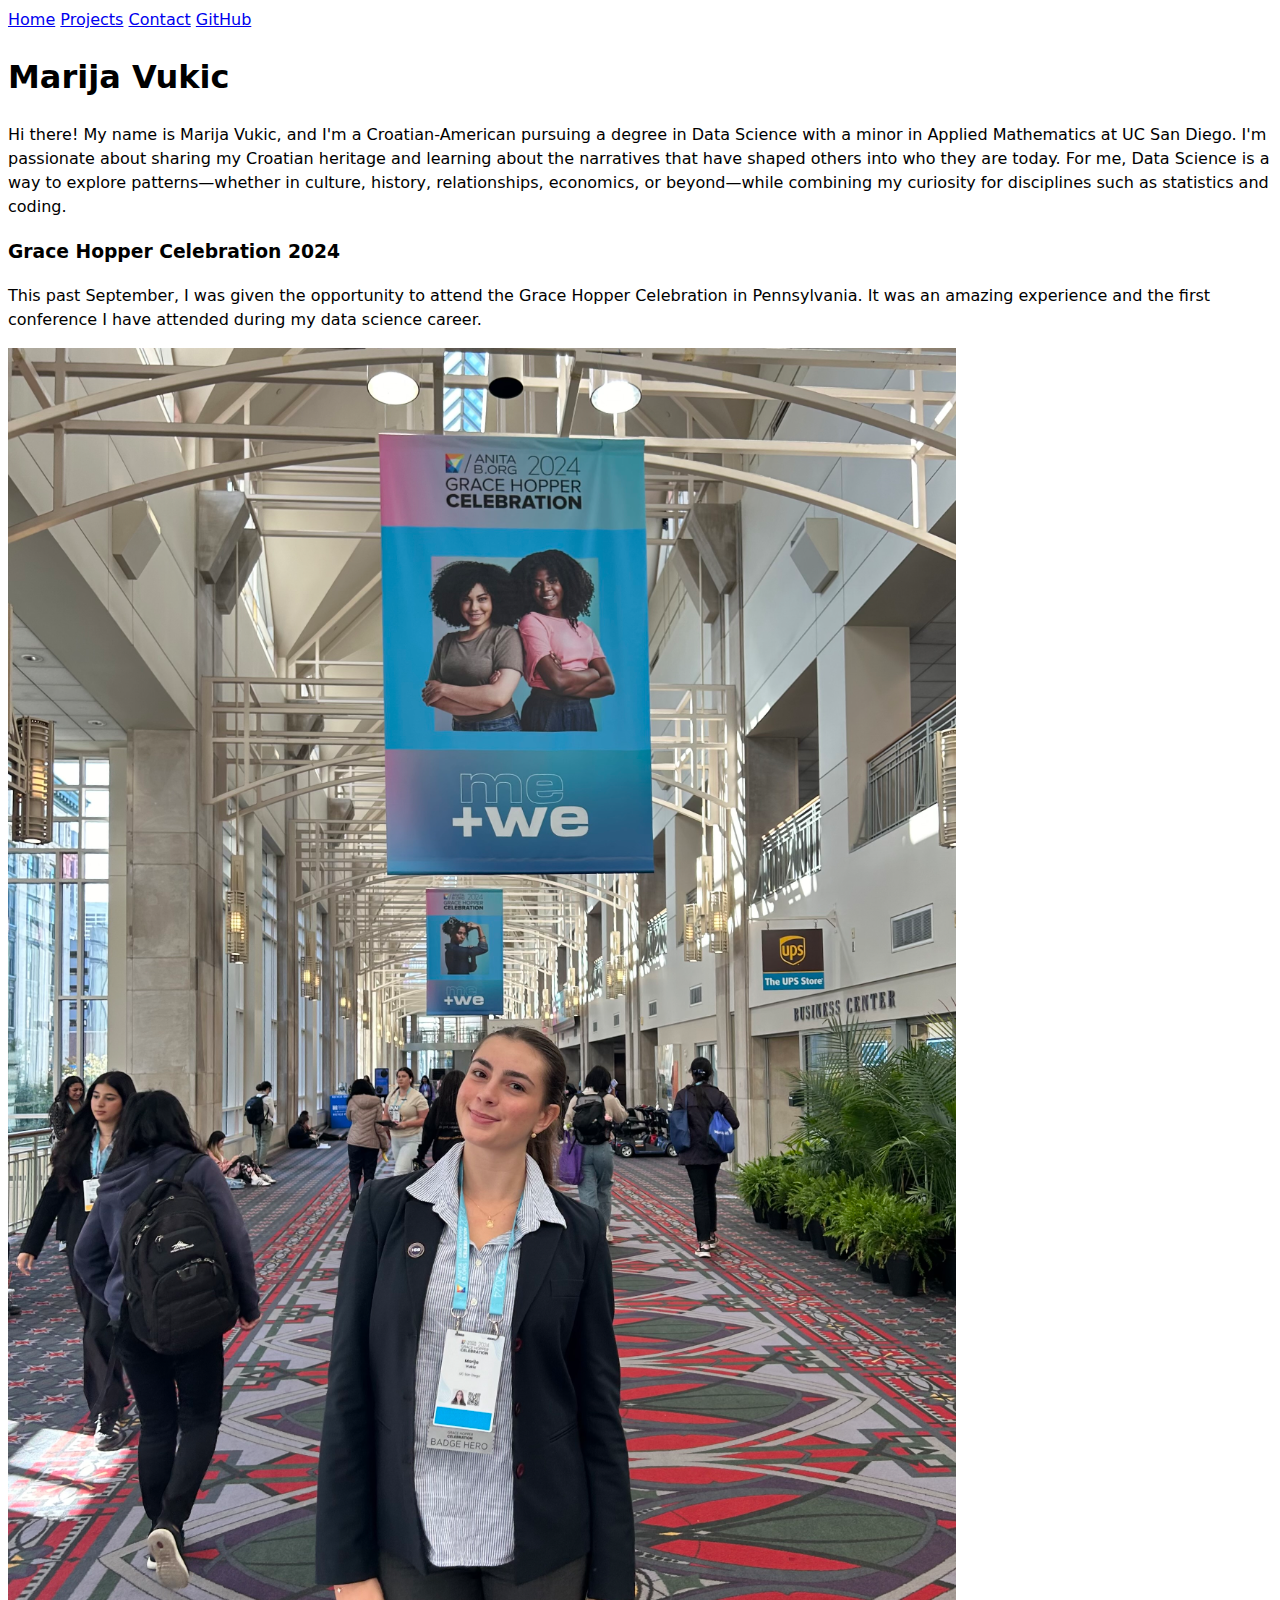
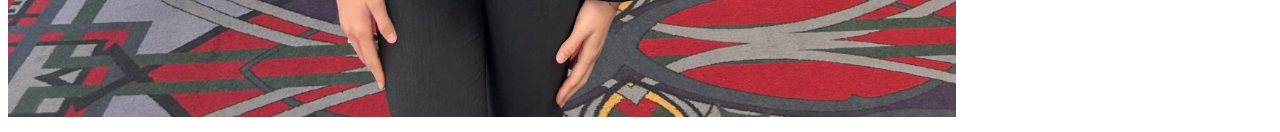
==== index.html @ 72518cad "pls work" ====
<!DOCTYPE html>
<html lang="en">
<head>
    <meta charset="UTF-8">
    <meta name="viewport" content="width=device-width, initial-scale=1.0">
    <title>Marija Vukic: Personal site and portfolio</title>
    <link rel="stylesheet" href="/style.css">
</head>
<body>
    <nav>
        <a href="index.html">Home</a>
        <a href="projects/index.html">Projects</a>
        <a href="contact/index.html">Contact</a>
        <a href="https://github.com/marija-vukic/" target="_blank">GitHub</a>
    </nav>
    <h1>Marija Vukic</h1>
    <p>
        Hi there! My name is Marija Vukic, and I'm a Croatian-American pursuing
        a degree in Data Science with a minor in Applied Mathematics at UC San 
        Diego. I'm passionate about sharing my Croatian heritage and learning 
        about the narratives that have shaped others into who they are today. 
        For me, Data Science is a way to explore patterns—whether in culture, 
        history, relationships, economics, or beyond—while combining my curiosity
        for disciplines such as statistics and coding.
    </p>

    <h3>Grace Hopper Celebration 2024</h3>
    <p>
        This past September, I was given the opportunity to attend the Grace Hopper
        Celebration in Pennsylvania. It was an amazing experience and the first
        conference I have attended during my data science career.
    </p>
    <img src="images/marija-GHC.jpg" alt="GHC Photo at Convention Center" width="75%">
</body>
</html>
---- style.css ----
body {
    /* Set line height to 1.5 times the font size
         and use the OS’s UI font as the website font
       */
    font: 100%/1.5 system-ui;
  }
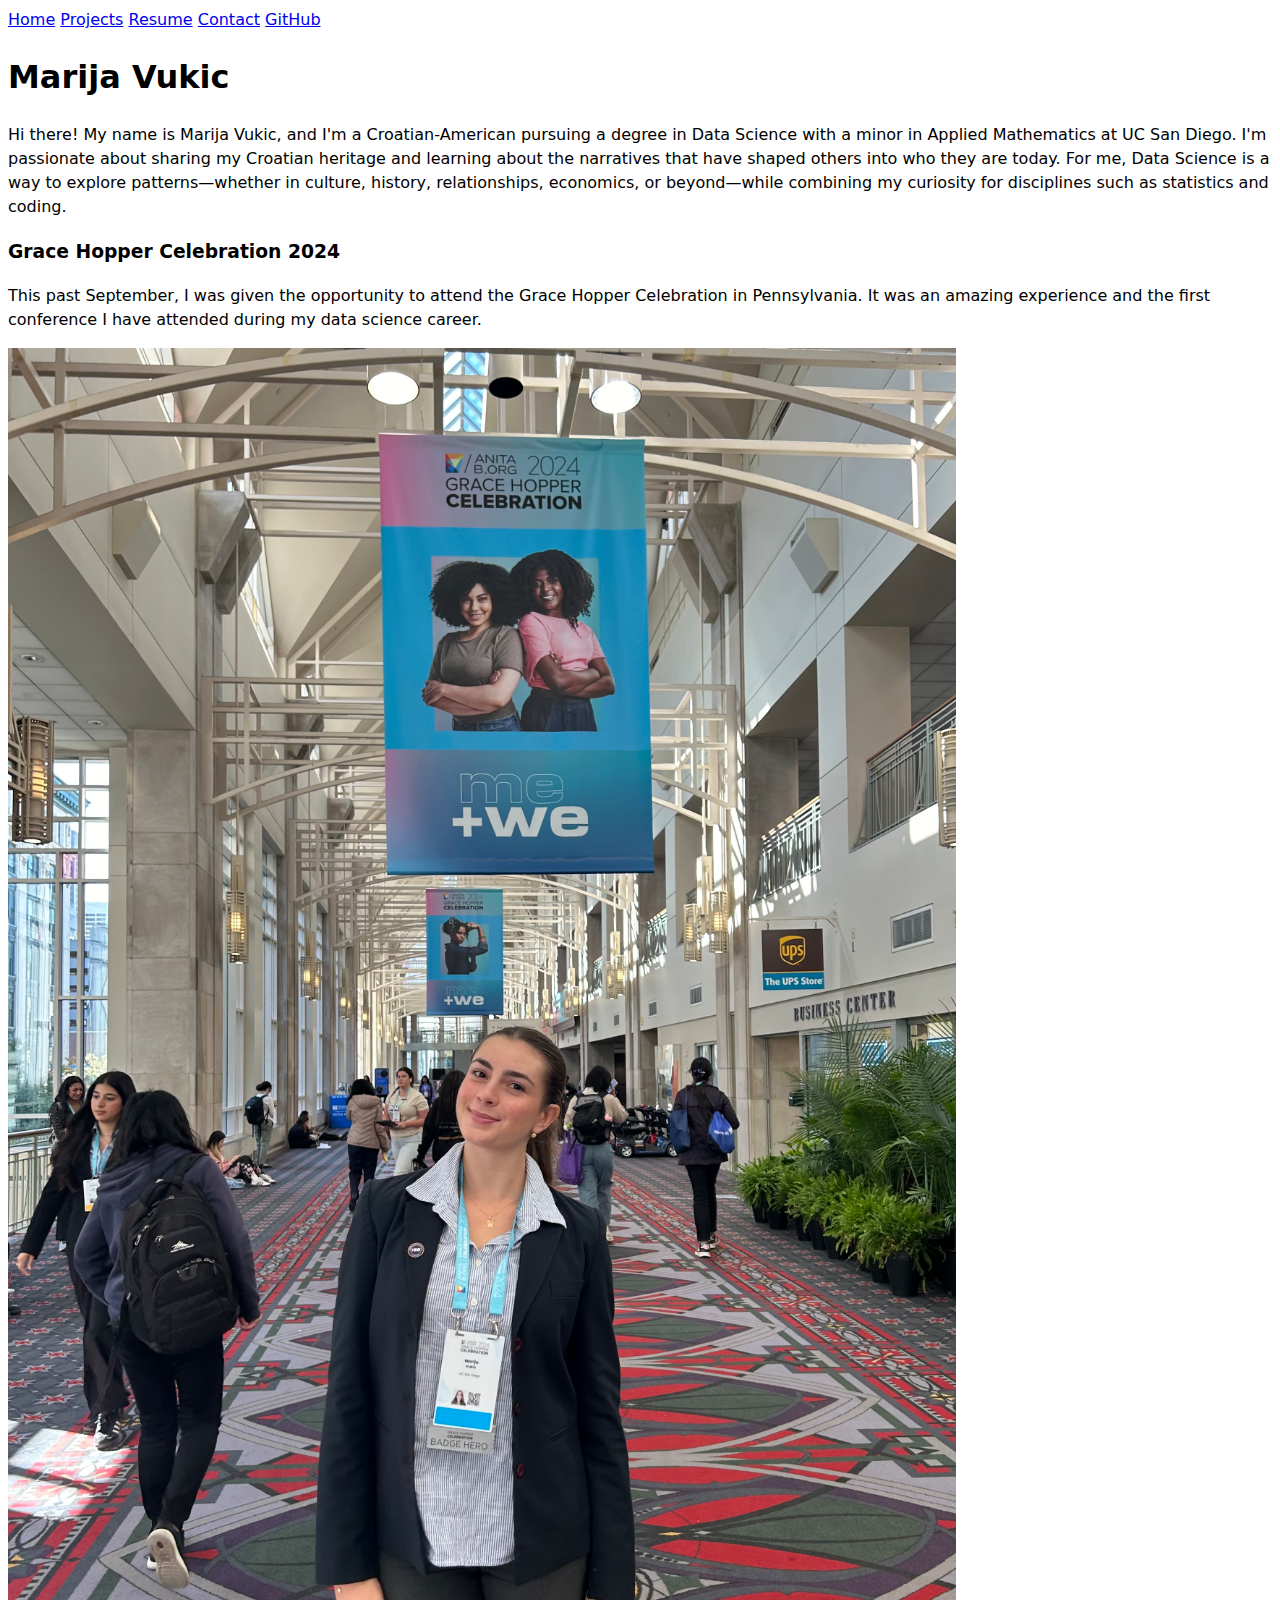
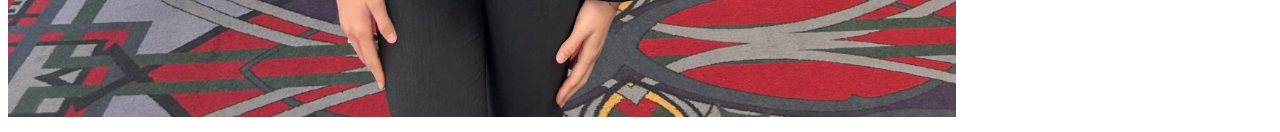
==== commit b28c6ed8: "resume section" ====
--- a/index.html
+++ b/index.html
@@ -8,9 +8,10 @@
 </head>
 <body>
     <nav>
-        <a href="index.html">Home</a>
-        <a href="projects/index.html">Projects</a>
-        <a href="contact/index.html">Contact</a>
+        <a href="/portfolio/index.html">Home</a>
+        <a href="/portfolio/projects/index.html">Projects</a>
+        <a href="/portfolio/resume/index.html">Resume</a>
+        <a href="/portfolio/contact/index.html">Contact</a>
         <a href="https://github.com/marija-vukic/" target="_blank">GitHub</a>
     </nav>
     <h1>Marija Vukic</h1>
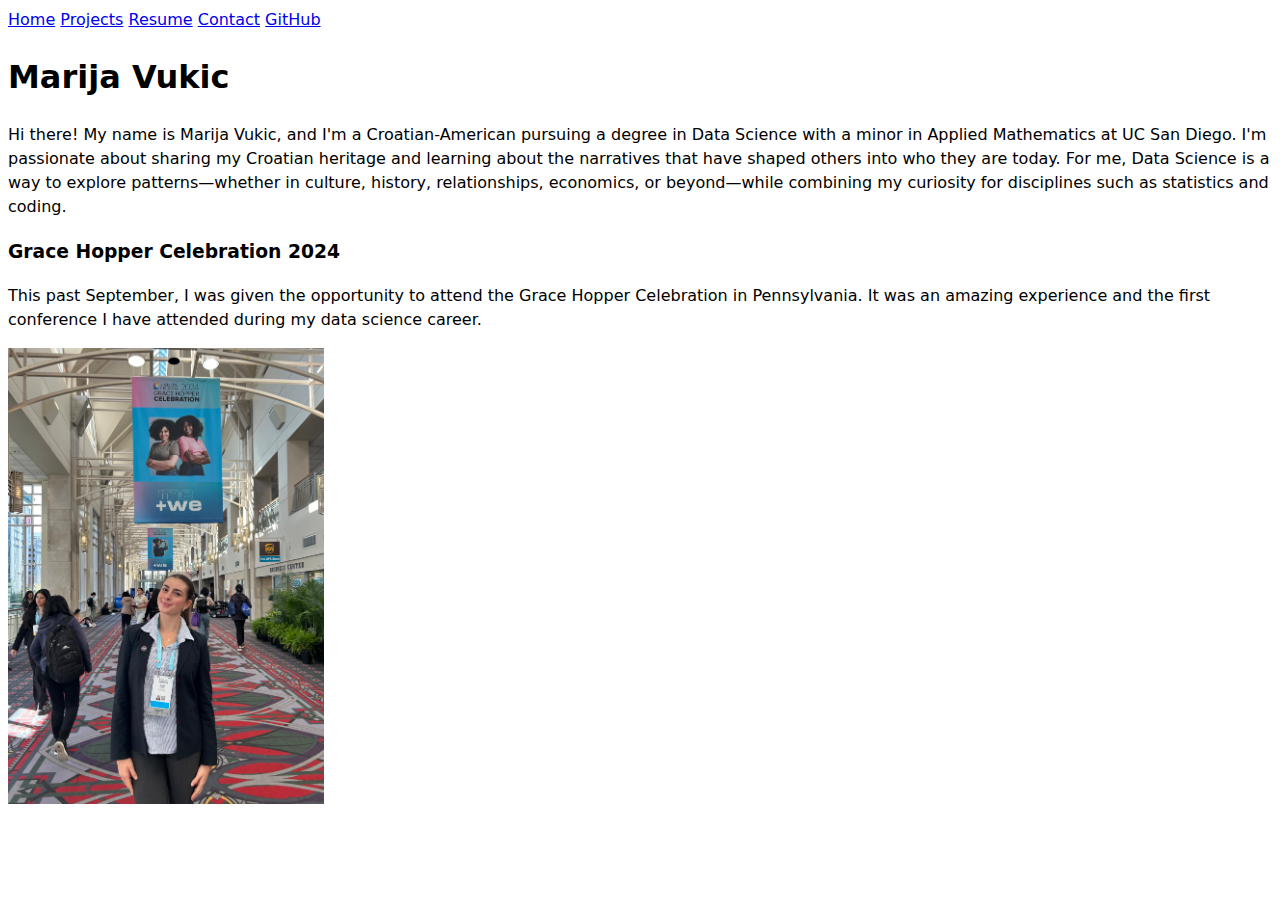
==== commit 83e7a710: "Update index.html" ====
--- a/index.html
+++ b/index.html
@@ -31,6 +31,6 @@
         Celebration in Pennsylvania. It was an amazing experience and the first
         conference I have attended during my data science career.
     </p>
-    <img src="images/marija-GHC.jpg" alt="GHC Photo at Convention Center" width="75%">
+    <img src="images/marija-GHC.jpg" alt="GHC Photo at Convention Center" width="25%">
 </body>
 </html>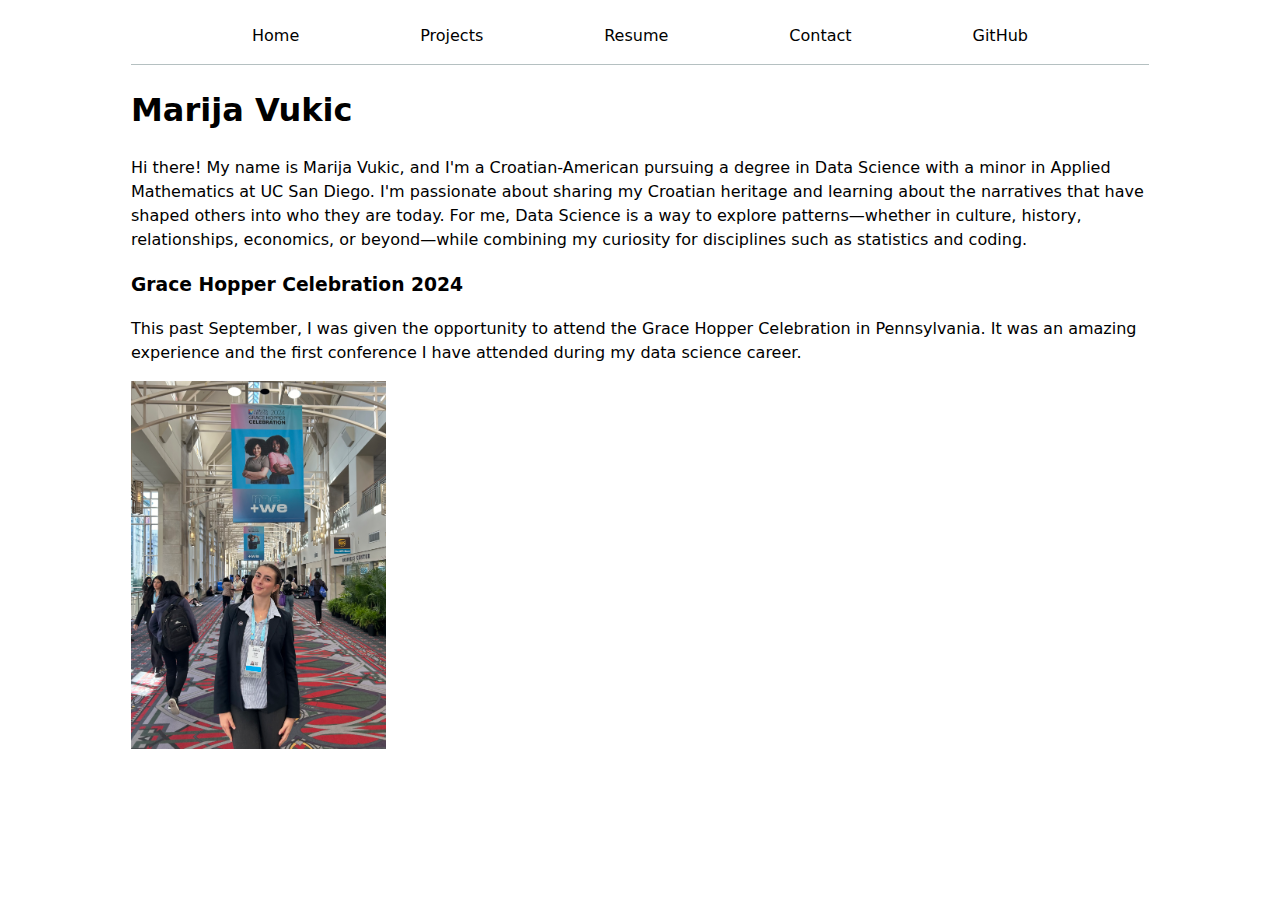
==== commit e822483b: "nav bar" ====
--- a/index.html
+++ b/index.html
@@ -4,7 +4,7 @@
     <meta charset="UTF-8">
     <meta name="viewport" content="width=device-width, initial-scale=1.0">
     <title>Marija Vukic: Personal site and portfolio</title>
-    <link rel="stylesheet" href="/style.css">
+    <link rel="stylesheet" href="style.css">
 </head>
 <body>
     <nav>
--- a/style.css
+++ b/style.css
@@ -1,7 +1,36 @@
+/* Body Style  */
 body {
     /* Set line height to 1.5 times the font size
          and use the OS’s UI font as the website font
        */
     font: 100%/1.5 system-ui;
+    max-width: 100ch;
+    margin-inline: max(1em, (100% - 100ch) / 2);
   }
-  +
+/* Nav Bar Style  */
+nav{
+  display: flex;
+  justify-content: space-evenly;
+  text-decoration: none;
+  color: inherit;
+  text-align: center;
+  padding: 0.5em;
+  margin-bottom: 20px;
+  border-bottom-width: 1px;
+  border-bottom-style: solid;
+  border-bottom-color: oklch(80% 3% 200);
+}
+
+nav a {
+  text-decoration: none; 
+  color: inherit; 
+  padding: 0.5em; 
+}
+
+nav a.current {
+  border-bottom: 4px solid oklch(80% 3% 200); 
+  padding-bottom: 0.1em; 
+  background-color: oklch(95% 3% 200);
+  border-radius: 4px; 
+}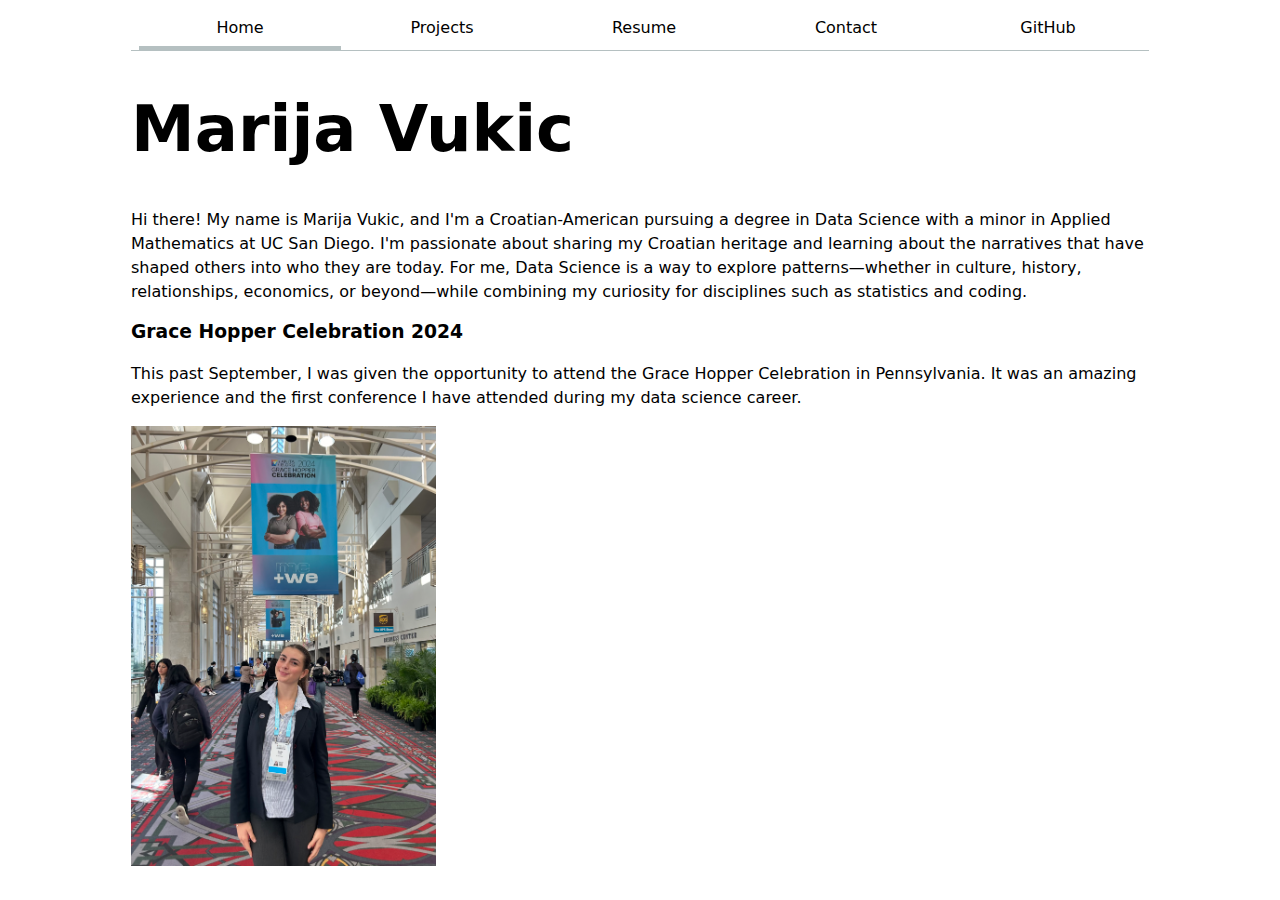
==== commit 8aaa1626: "some css updates" ====
--- a/index.html
+++ b/index.html
@@ -8,7 +8,7 @@
 </head>
 <body>
     <nav>
-        <a href="/portfolio/index.html">Home</a>
+        <a class="current" href="/portfolio/index.html">Home</a>
         <a href="/portfolio/projects/index.html">Projects</a>
         <a href="/portfolio/resume/index.html">Resume</a>
         <a href="/portfolio/contact/index.html">Contact</a>
@@ -31,6 +31,6 @@
         Celebration in Pennsylvania. It was an amazing experience and the first
         conference I have attended during my data science career.
     </p>
-    <img src="images/marija-GHC.jpg" alt="GHC Photo at Convention Center" width="25%">
+    <img src="images/marija-GHC.jpg" alt="GHC Photo at Convention Center" width="30%">
 </body>
 </html>--- a/style.css
+++ b/style.css
@@ -1,3 +1,12 @@
+/* Define Accent Color */
+:root {
+  --color-accent: oklch(65% 50% 0);
+}
+
+html {
+  accent-color: var(--color-accent);
+}
+
 /* Body Style  */
 body {
     /* Set line height to 1.5 times the font size
@@ -11,26 +20,105 @@
 /* Nav Bar Style  */
 nav{
   display: flex;
-  justify-content: space-evenly;
   text-decoration: none;
   color: inherit;
   text-align: center;
-  padding: 0.5em;
+  padding-inline-start: 0.5em;
   margin-bottom: 20px;
-  border-bottom-width: 1px;
-  border-bottom-style: solid;
-  border-bottom-color: oklch(80% 3% 200);
+  border-bottom: 1px solid oklch(80% 3% 200);
 }
 
 nav a {
   text-decoration: none; 
   color: inherit; 
   padding: 0.5em; 
+  flex: 1;
+}
+
+nav a:hover {
+  border-bottom: 4px solid var(--color-accent); 
+  background-color: oklch(from var(--color-accent) 95% 5% h); 
+  padding-bottom: 0.1em;
+  border-radius: 4px;
 }
 
 nav a.current {
   border-bottom: 4px solid oklch(80% 3% 200); 
-  padding-bottom: 0.1em; 
-  background-color: oklch(95% 3% 200);
-  border-radius: 4px; 
+  padding-bottom: 0.4em; 
+}
+
+/* Inherit Font Style */
+input, textarea, select, button { 
+  font: inherit; 
+}
+
+/* Form */
+form {
+  display: grid;
+  grid-template-columns: auto 1fr;
+  gap: 1em;
+  width: 100%;
+  box-sizing: border-box;
+}
+
+label {
+  grid-column: 1;
+  margin-block: 0.5em;
+}
+
+input, textarea, select {
+  grid-column: 2;
+  padding: 0.5em;
+  margin-bottom: 1em;
+  width: 100%;
+  box-sizing: border-box;
+}
+
+button {
+  grid-column: 1 / -1;
+  padding: 0.5em 1em;
+  cursor: pointer;
+  background-color: var(--color-accent);
+  color: #fff;
+  border: none;
+  border-radius: 4px;
+}
+
+button:hover {
+  background-color: darken(var(--color-accent), 10%);
+}
+
+/* Projects Style */
+.projects {
+  display: grid;
+  grid-template-columns: repeat(auto-fill, minmax(15em, 1fr));
+  gap: 1em;
+}
+
+article {
+  display: grid;
+  grid-template-rows: subgrid;
+  grid-row: span 3;
+}
+
+article h2 {
+  margin: 0;
+  grid-column: span 2;
+}
+
+article img,
+article p {
+  grid-column: span 2;
+}
+
+/* Heading Styles */
+h1 {
+  font-size: 400%; 
+  line-height: 1.1;
+  text-wrap: balance;
+}
+
+h2, h3, h4, h5, h6 {
+  line-height: 1.1;
+  text-wrap: balance;
 }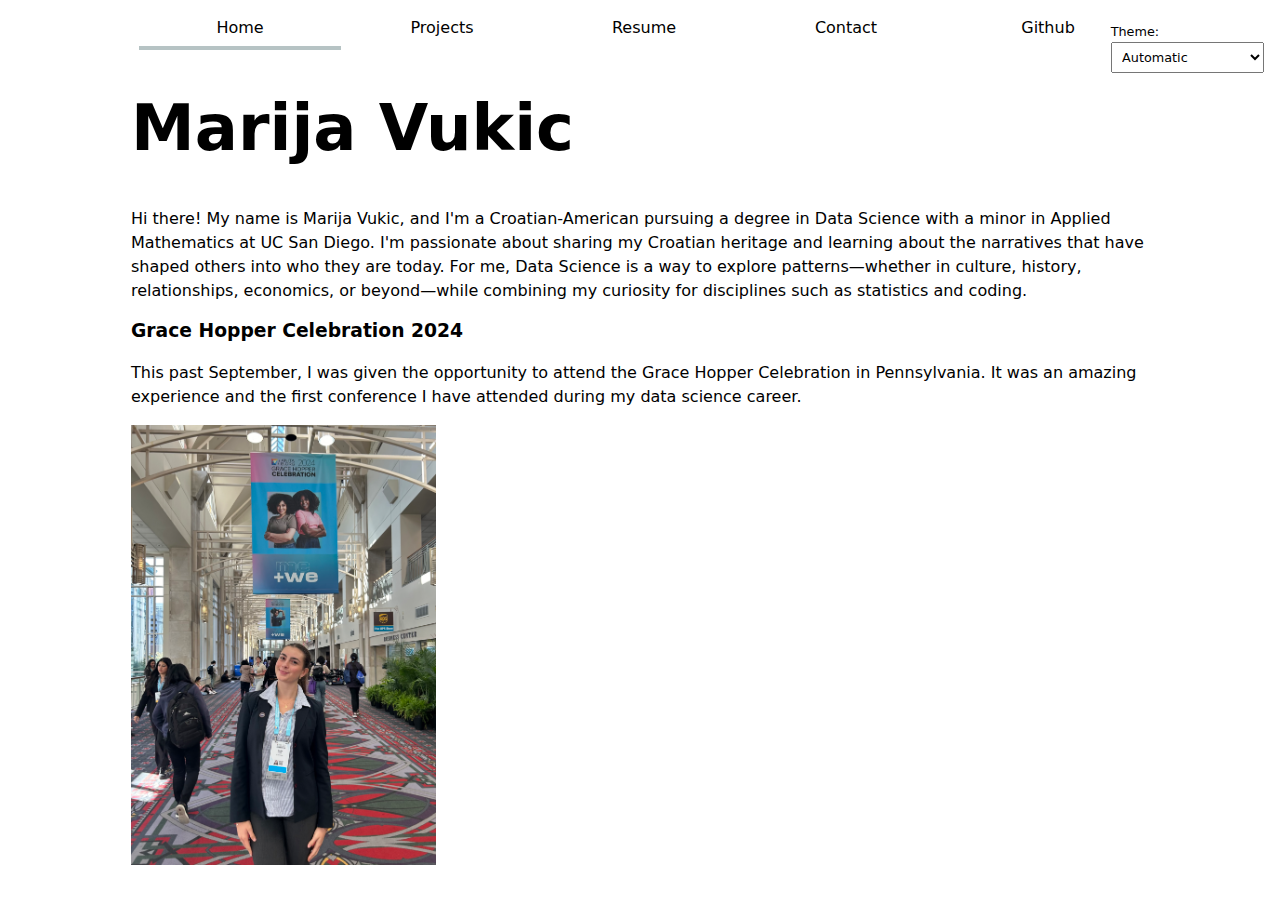
==== commit 9a810976: "lab 3" ====
--- a/index.html
+++ b/index.html
@@ -1,5 +1,5 @@
 <!DOCTYPE html>
-<html lang="en">
+<html lang="en" class="home">
 <head>
     <meta charset="UTF-8">
     <meta name="viewport" content="width=device-width, initial-scale=1.0">
@@ -7,13 +7,13 @@
     <link rel="stylesheet" href="style.css">
 </head>
 <body>
-    <nav>
-        <a class="current" href="/portfolio/index.html">Home</a>
+    <!-- <nav>
+        <a href="/portfolio/index.html">Home</a>
         <a href="/portfolio/projects/index.html">Projects</a>
         <a href="/portfolio/resume/index.html">Resume</a>
         <a href="/portfolio/contact/index.html">Contact</a>
         <a href="https://github.com/marija-vukic/" target="_blank">GitHub</a>
-    </nav>
+    </nav> -->
     <h1>Marija Vukic</h1>
     <p>
         Hi there! My name is Marija Vukic, and I'm a Croatian-American pursuing
@@ -32,5 +32,6 @@
         conference I have attended during my data science career.
     </p>
     <img src="images/marija-GHC.jpg" alt="GHC Photo at Convention Center" width="30%">
+    <script type="module" src="global.js"></script>
 </body>
 </html>--- a/style.css
+++ b/style.css
@@ -3,8 +3,21 @@
   --color-accent: oklch(65% 50% 0);
 }
 
+.color-scheme {
+  position: absolute;
+  top: 1rem; 
+  right: 1rem; 
+  font-size: 80%; 
+  font-family: inherit;
+}
+
+input, textarea, select, button {
+  font: inherit;
+}
+
 html {
   accent-color: var(--color-accent);
+  color-scheme: light dark;
 }
 
 /* Body Style  */
@@ -25,7 +38,8 @@
   text-align: center;
   padding-inline-start: 0.5em;
   margin-bottom: 20px;
-  border-bottom: 1px solid oklch(80% 3% 200);
+  /* border-bottom: 1px solid oklch(80% 3% 200); */
+  border-bottom-color: oklch(50% 10% 200 / 40%);
 }
 
 nav a {
@@ -37,13 +51,15 @@
 
 nav a:hover {
   border-bottom: 4px solid var(--color-accent); 
-  background-color: oklch(from var(--color-accent) 95% 5% h); 
+  /* background-color: oklch(from var(--color-accent) 95% 5% h);  */
+  background-color: color-mix(in oklch, var(--color-accent), canvas 85%);
   padding-bottom: 0.1em;
   border-radius: 4px;
 }
 
 nav a.current {
-  border-bottom: 4px solid oklch(80% 3% 200); 
+  /* border-bottom: 4px solid oklch(80% 3% 200);  */
+  border-bottom: 4px solid oklch(50% 10% 200 / 40%);
   padding-bottom: 0.4em; 
 }
 
@@ -121,4 +137,75 @@
 h2, h3, h4, h5, h6 {
   line-height: 1.1;
   text-wrap: balance;
+}
+
+/* Resume Section */
+.resume-section header {
+  text-align: center;
+  margin-bottom: 1em; 
+  padding: 0.5em; 
+  border-radius: 4px;
+}
+
+.resume-section header h1 {
+  font-size: 2.5em;
+  margin-bottom: 0.25em; 
+}
+
+.resume-section header p {
+  font-size: 1em;
+  margin: 0;
+}
+
+.resume-section header a {
+  color: var(--color-accent);
+  text-decoration: none;
+}
+
+.resume-section section {
+  margin-bottom: 1.5em;
+}
+
+.resume-section section h2 {
+  font-size: 2em;
+  margin-bottom: 0.5em; 
+  border-bottom: 2px solid var(--color-accent);
+  padding-bottom: 0.25em; 
+}
+
+.resume-section article {
+  padding: 0.75em; 
+  border-radius: 4px;
+  margin-bottom: 0.5em; 
+}
+
+.resume-section article h3 {
+  font-size: 1.5em;
+  margin: 0;
+}
+
+.resume-section article time {
+  font-size: 0.9em;
+  color: #666;
+  margin-left: 0.5em; 
+}
+
+.resume-section article ul {
+  list-style-type: disc;
+  margin: 0.5em 0; 
+  padding-left: 1em; 
+}
+
+.resume-section p {
+  margin: 0;
+}
+
+.resume-section h3 {
+  font-size: 1.25em;
+  display: inline;
+}
+
+.resume-section h3 + p {
+  display: inline;
+  margin-left: 0.25em; 
 }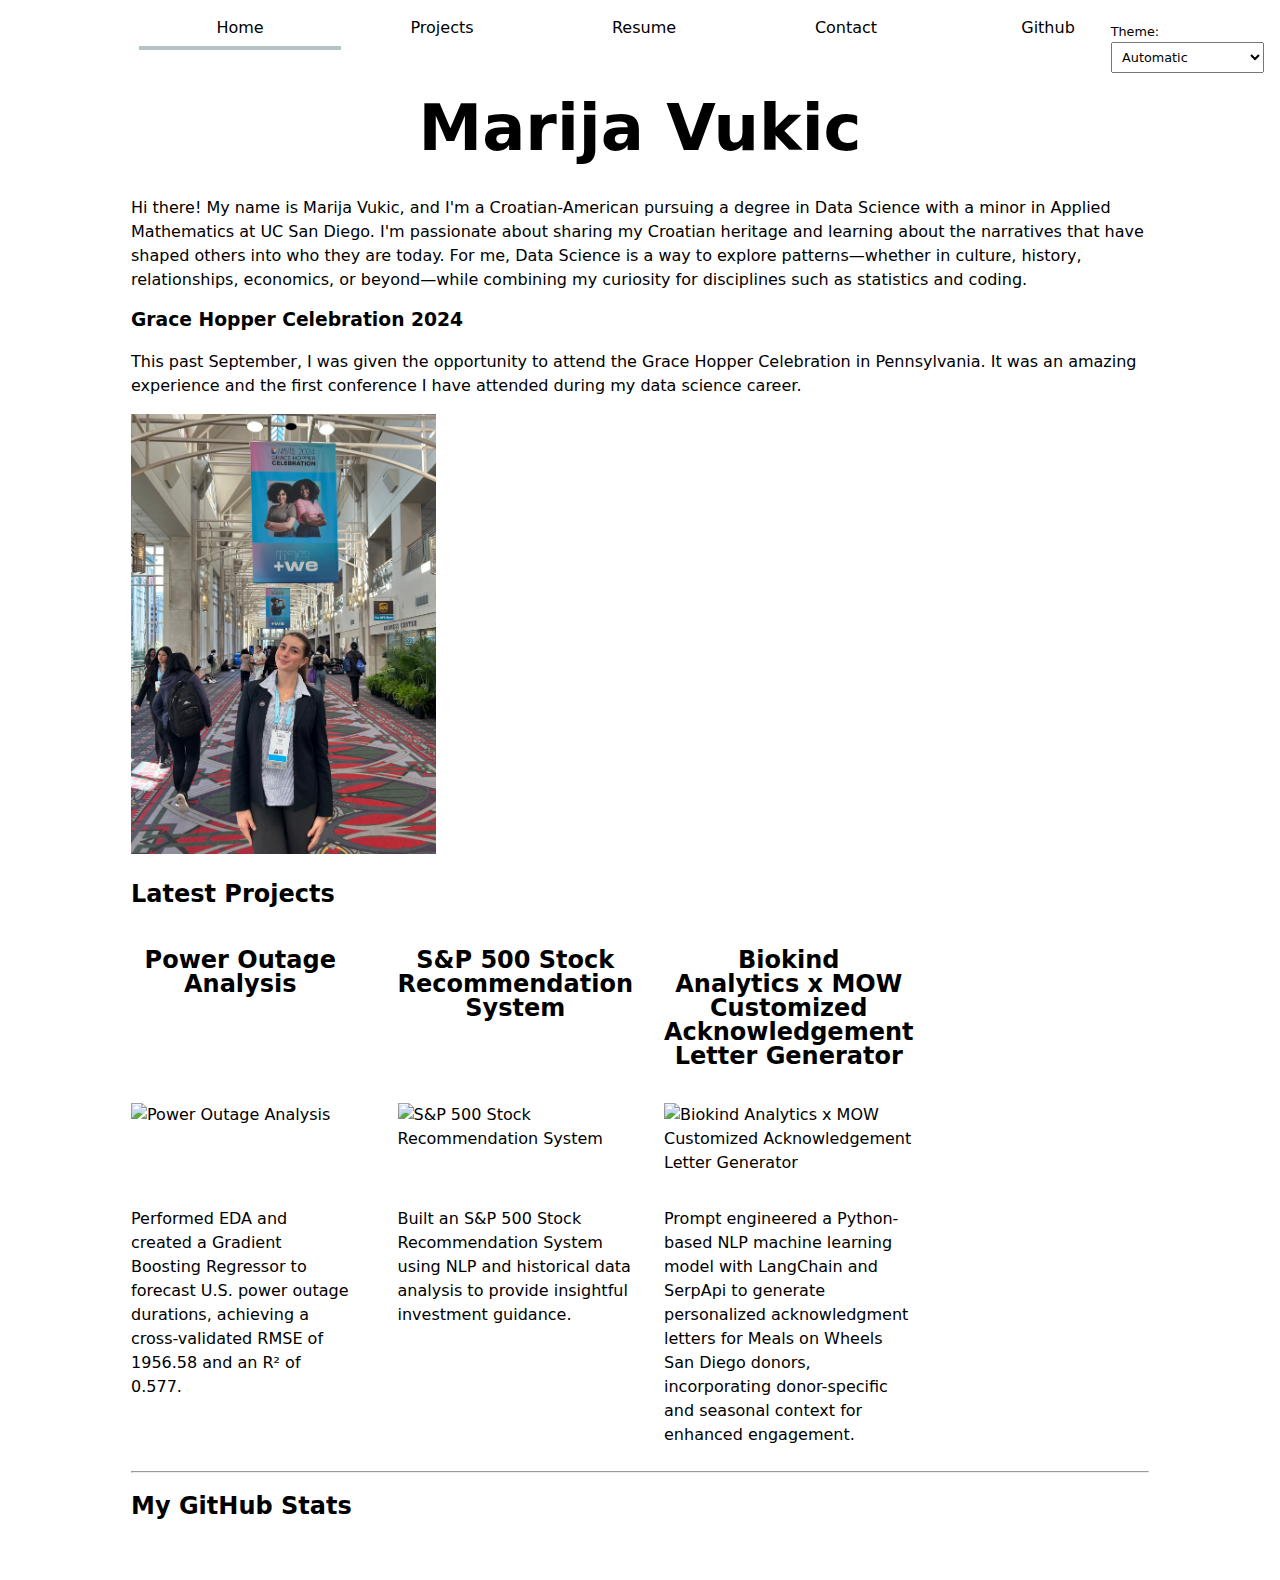
==== commit fa2c7484: "lab4" ====
--- a/index.html
+++ b/index.html
@@ -31,7 +31,20 @@
         Celebration in Pennsylvania. It was an amazing experience and the first
         conference I have attended during my data science career.
     </p>
+
     <img src="images/marija-GHC.jpg" alt="GHC Photo at Convention Center" width="30%">
     <script type="module" src="global.js"></script>
+    <script src="index.js" type="module" defer></script>
+
+    <h2>Latest Projects</h2>
+    <div class="projects">
+        <!-- Dynamically added content will appear here -->
+    </div>
+
+    <hr>
+
+    <h2>My GitHub Stats</h2>
+    <div id="profile-stats"></div>
+    
 </body>
 </html>--- a/style.css
+++ b/style.css
@@ -107,25 +107,50 @@
 /* Projects Style */
 .projects {
   display: grid;
-  grid-template-columns: repeat(auto-fill, minmax(15em, 1fr));
-  gap: 1em;
-}
-
-article {
+  grid-template-columns: repeat(auto-fill, minmax(12em, 1fr));
+  gap: 3em;
+}
+
+.projects article {
   display: grid;
   grid-template-rows: subgrid;
   grid-row: span 3;
-}
-
-article h2 {
-  margin: 0;
+  gap: 1em;
+}
+
+div {
+  display: grid;
+  grid-template-rows: subgrid;
+  grid-row: span 3;
+}
+
+div h2,
+.projects h2 {
+  margin: 8;
+  font-weight: bold;
+  text-align: center;
   grid-column: span 2;
-}
-
-article img,
-article p {
+  line-height: 1;
+}
+
+h1, h2, h3, h4, h5, h6 {
+  line-height: 1.1;
+  text-wrap: balance;
+}
+
+h1 {
+  font-size: 400%;
+  font-weight: bold;
+  line-height: 1.2;
+  margin-bottom: 0.5em;
+  text-align: center;
+}
+
+div img,
+div p {
   grid-column: span 2;
 }
+
 
 /* Heading Styles */
 h1 {
@@ -208,4 +233,35 @@
 .resume-section h3 + p {
   display: inline;
   margin-left: 0.25em; 
+}
+
+/* GitHub Stats Styling */
+#profile-stats {
+  margin: 0 auto;
+  padding: 1rem;
+  max-width: 800px;
+  display: grid;
+  grid-template-columns: repeat(4, 1fr); /* 4 equal columns */
+  gap: 1rem;
+  text-align: center;
+}
+
+#profile-stats dl {
+  display: contents; /* Allow dt and dd to share grid space */
+}
+
+#profile-stats dt {
+  font-weight: bold;
+  text-transform: uppercase;
+  font-size: 0.9rem;
+  color: rgb(182, 182, 182);
+  grid-row: 1; /* Place all <dt> elements on the first row */
+}
+
+#profile-stats dd {
+  margin: 0;
+  font-size: 2rem;
+  font-weight: 600;
+  grid-row: 2; /* Place all <dd> elements on the second row */
+  color: inherit;
 }